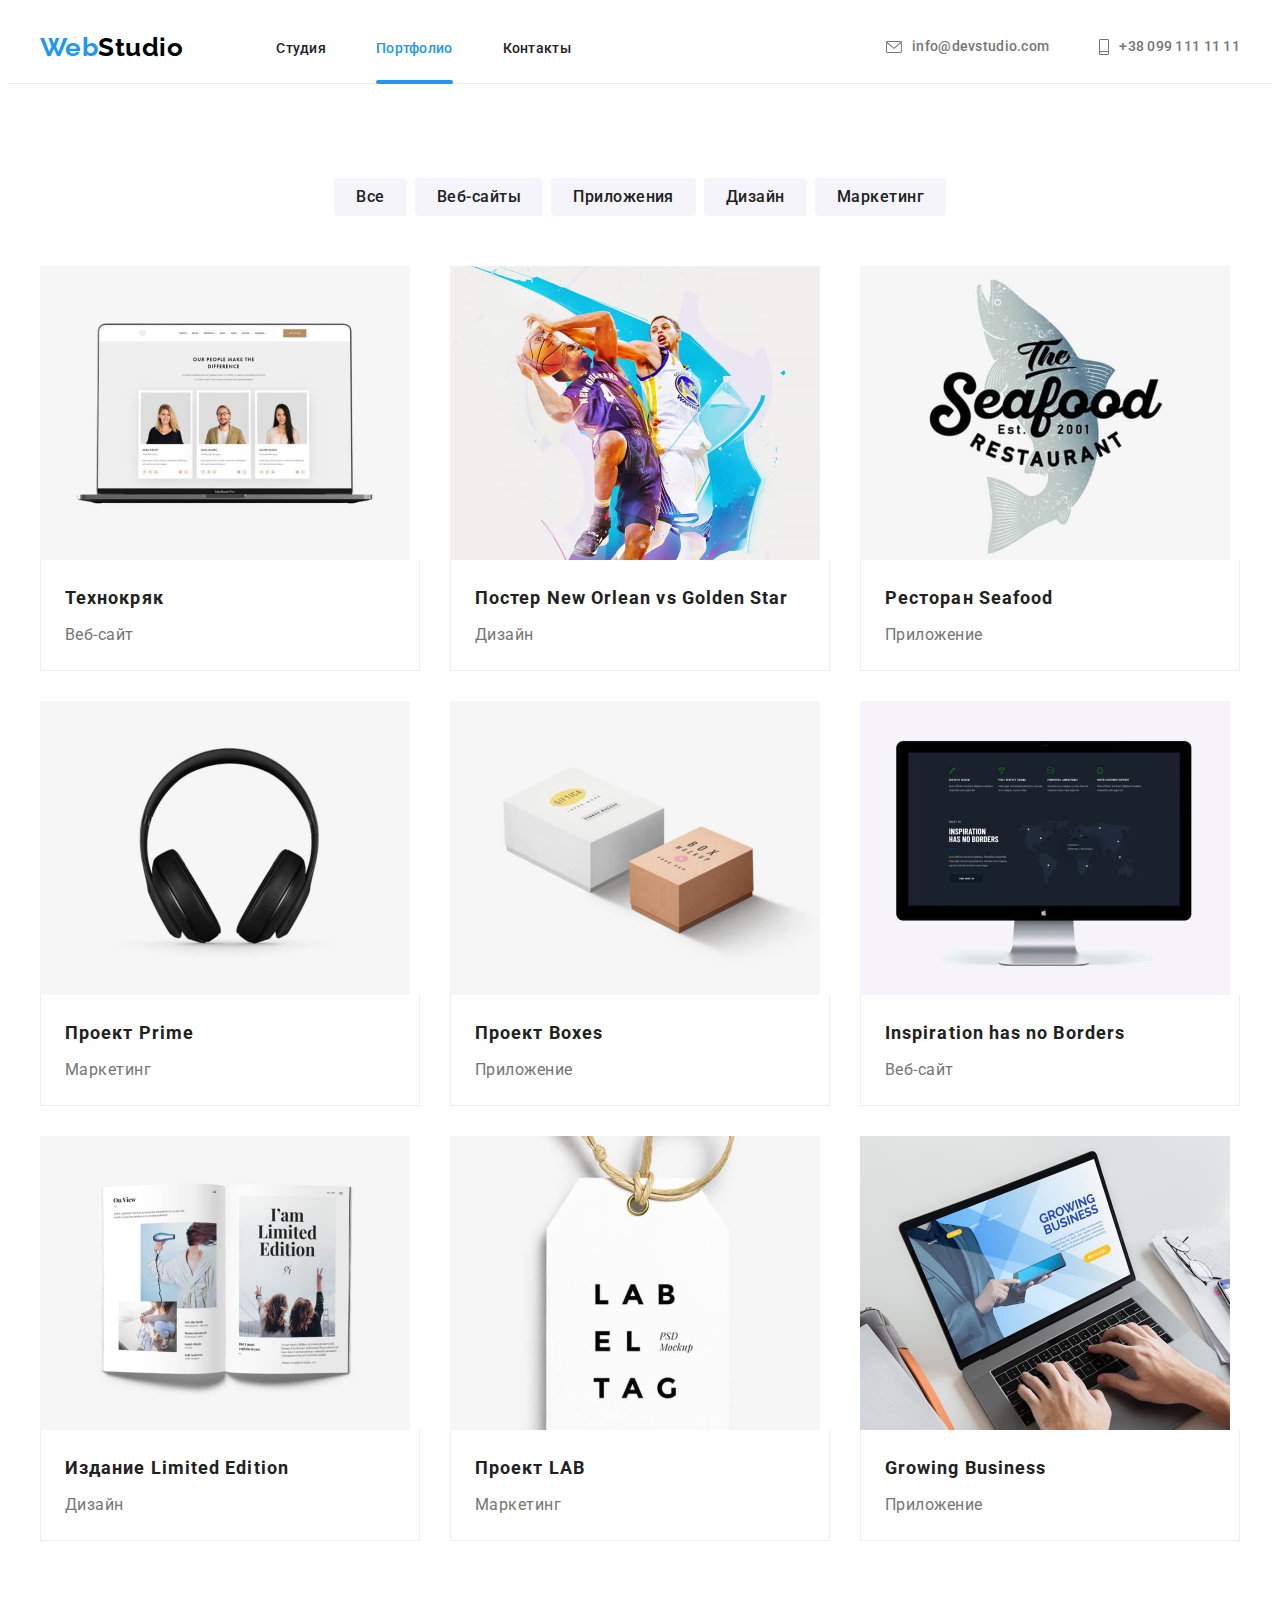
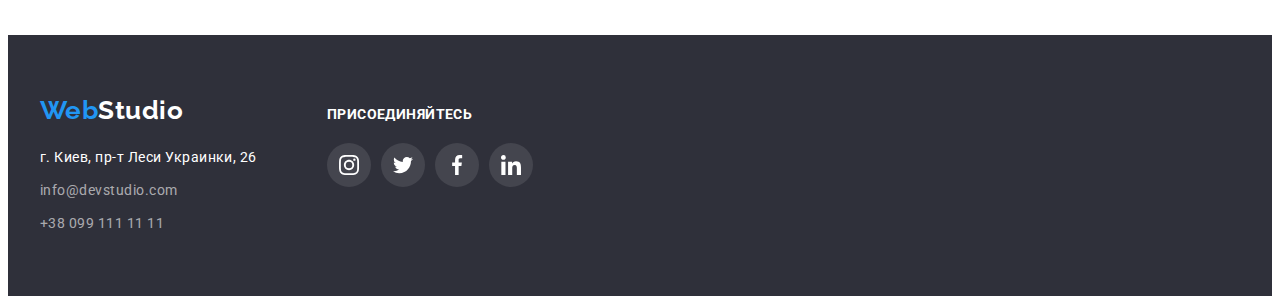
==== portfolio.html @ ed615f12 "02.08" ====
<!DOCTYPE html>

<html lang="ru">

<head>
    <meta charset="UTF-8">
    <meta http-equiv="X-UA-Compatible" content="IE=edge">
    <meta name="viewport" content="width=device-width, initial-scale=1.0">
    <title>Web Studia</title>
    <link rel="preconnect" href="https://fonts.googleapis.com">
    <link rel="preconnect" href="https://fonts.gstatic.com" crossorigin>
    <link href="https://fonts.googleapis.com/css2?family=Raleway:wght@700&family=Roboto:wght@400;500;700;900&display=swap"
        rel="stylesheet">
    <link rel="stylesheet" href="https://cdnjs.cloudflare.com/ajax/libs/modern-normalize/1.1.0/modern-normalize.min.css"
        integrity="sha512-wpPYUAdjBVSE4KJnH1VR1HeZfpl1ub8YT/NKx4PuQ5NmX2tKuGu6U/JRp5y+Y8XG2tV+wKQpNHVUX03MfMFn9Q=="
        crossorigin="anonymous" referrerpolicy="no-referrer" />
    <link rel="stylesheet" href="./css/styles.css">
</head>

<body>
    <header class="header">
        <div class="conteiner all-nav">
            <a href="./index.html" lang="en" class="link last-part"><span class="first-part">Web</span>Studio</a>
            <nav>
                <ul class="nav">
                    <li class="item">
                        <a href="./index.html" class="nav-item link">Студия</a>
                    </li>
                    <li class="item">
                        <a href="./portfolio.html" class="nav-item link current">Портфолио</a>
                    </li>
                    <li class="item">
                        <a href="" class="nav-item link">Контакты</a>
                    </li>
                </ul>
            </nav>
            <ul class="contacts">
                <li class="item">
                    <a href="mailto:info@devstudio.com" class="contact link"><svg class="icon envelope">
                            <use href="./images/symbol-defs.svg#icon-envelope"></use>
                        </svg>info@devstudio.com</a>
                </li>
                <li class="item">
                    <a href="tel:+380961111111" class="contact link"><svg class="icon smartphone">
                            <use href="./images/symbol-defs.svg#icon-smartphone"></use>
                        </svg>+38 099 111 11 11</a>
                </li>
            </ul>
        </div>
    </header>
    <main>
        <section class="bcg-portfolio">
            <div class="conteiner">
                <h1 class="visually-hidden">Портфолио</h1>
                <ul class="filter">
                    <li class="filter-item">
                        <button type="button" class="btn">Все</button>
                    </li>
                    <li class="filter-item">
                        <button type="button" class="btn">Веб-сайты</button>
                    </li>
                    <li class="filter-item">
                        <button type="button" class="btn">Приложения</button>
                    </li>
                    <li class="filter-item">
                        <button type="button" class="btn">Дизайн</button>
                    </li>
                    <li class="filter-item">
                        <button type="button" class="btn">Маркетинг</button>
                    </li>
                </ul>
                
                <ul class="portfolio">
                    <li class="portfolio-item">
                        <a href="" class="link">
                            <div class="thumb">
                                <img src="./images/portfolio/Технокряк.jpg" alt="Веб-сайт Технокряк" width="370" class="image">
                                <div class="portfolio-overlay">
                                    <p class="portfolio-text">Ресурс пропонує комплексні пропозиції з різним рівнем функціоналу та сервісів. Все це дозволить відвідувачу отримати
                                    вичерпні відомості про компанію чи приватну особу.</p>
                                </div>
                            </div>
                            <div class="conteiner-portfolio">
                                <h2 class="portfolio-title">Технокряк</h2>
                                <p class="portfolio-app">Веб-сайт</p>
                            </div>
                        </a>
                    </li>
                    <li class="portfolio-item">
                        <a href="" class="link">
                            <div class="thumb">
                            <img src="./images/portfolio/Постер_New_Orlean_vs_Golden_Star.jpg"
                                alt="Фото постера New Orlean vs Golden Star" width="370" class="image">
                            <div class="portfolio-overlay">
                                <p class="portfolio-text">Ресурс пропонує комплексні пропозиції з різним рівнем функціоналу та сервісів. Все це
                                    дозволить відвідувачу отримати
                                    вичерпні відомості про компанію чи приватну особу.</p>
                            </div>
                            </div>
                            <div class="conteiner-portfolio">
                                <h2 class="portfolio-title">Постер New Orlean vs Golden Star</h2>
                                <p class="portfolio-app">Дизайн</p>
                            </div>
                        </a>
                    </li>
                    <li class="portfolio-item">
                        <a href="" class="link">
                            <div class="thumb">
                                <img src="./images/portfolio/Ресторан_Seafood.jpg" alt="Фото приложения для ресторана Seafood" width="370" class="image">
                                <div class="portfolio-overlay">
                                    <p class="portfolio-text">Ресурс пропонує комплексні пропозиції з різним рівнем функціоналу та сервісів. Все це
                                        дозволить відвідувачу отримати
                                        вичерпні відомості про компанію чи приватну особу.</p>
                                </div>
                            </div>
                            <div class="conteiner-portfolio">
                                <h2 class="portfolio-title">Ресторан Seafood</h2>
                                <p class="portfolio-app">Приложение</p>
                            </div>
                       </a>
                    </li>
                    <li class="portfolio-item">
                        <a href="" class="link">
                            <div class="thumb">
                                <img src="./images/portfolio/Проект_Prime.jpg" alt="Проект Prime" width="370" class="image">
                                <div class="portfolio-overlay">
                                    <p class="portfolio-text">Ресурс пропонує комплексні пропозиції з різним рівнем функціоналу та сервісів. Все це
                                        дозволить відвідувачу отримати
                                        вичерпні відомості про компанію чи приватну особу.</p>
                                </div>
                            </div>
                            <div class="conteiner-portfolio">
                                <h2 class="portfolio-title">Проект Prime</h2>
                                <p class="portfolio-app">Маркетинг</p>
                            </div>
                        </a>
                    </li>
                    <li class="portfolio-item">
                        <a href="" class="link">
                            <div class="thumb">
                                <img src="./images/portfolio/Проект_Boxes.jpg" alt="Фото приложения Boxes" width="370" class="image">
                                <div class="portfolio-overlay">
                                    <p class="portfolio-text">Ресурс пропонує комплексні пропозиції з різним рівнем функціоналу та сервісів. Все це
                                        дозволить відвідувачу отримати
                                        вичерпні відомості про компанію чи приватну особу.</p>
                                </div>
                            </div>
                            <div class="conteiner-portfolio">
                                <h2 class="portfolio-title">Проект Boxes</h2>
                                <p class="portfolio-app">Приложение</p>
                            </div>
                        </a>
                    </li>
                    <li class="portfolio-item">
                        <a href="" class="link">
                           <div class="thumb">
                            <img src="./images/portfolio/Inspiration_has_no_Borders.jpg" alt="Фото сайта" width="370" class="image">
                            <div class="portfolio-overlay">
                                <p class="portfolio-text">Ресурс пропонує комплексні пропозиції з різним рівнем функціоналу та сервісів. Все це
                                    дозволить відвідувачу отримати
                                    вичерпні відомості про компанію чи приватну особу.</p>
                            </div>
                           </div>
                            <div class="conteiner-portfolio">
                                <h2 lang="en" class="portfolio-title">Inspiration has no Borders</h2>
                                <p class="portfolio-app">Веб-сайт</p>
                            </div>
                        </a>
                    </li>
                    <li class="portfolio-item">
                        <a href="" class="link">
                            <div class="thumb">
                                <img src="./images/portfolio/Издание_Limited_Edition.jpg" alt="Издание Limited Edition" width="370" class="image">
                                <div class="portfolio-overlay">
                                    <p class="portfolio-text">Ресурс пропонує комплексні пропозиції з різним рівнем функціоналу та сервісів. Все це
                                        дозволить відвідувачу отримати
                                        вичерпні відомості про компанію чи приватну особу.</p>
                                </div>
                            </div>
                            <div class="conteiner-portfolio">
                                <h2 class="portfolio-title">Издание Limited Edition</h2>
                                <p class="portfolio-app">Дизайн</p>
                            </div>
                        </a>
                    </li>
                    <li class="portfolio-item">
                        <a href="" class="link">
                            <div class="thumb">
                                <img src="./images/portfolio/Проект_LAB.jpg" alt="Проект LAB" width="370" class="image">
                                <div class="portfolio-overlay">
                                    <p class="portfolio-text">Ресурс пропонує комплексні пропозиції з різним рівнем функціоналу та сервісів. Все це
                                        дозволить відвідувачу отримати
                                        вичерпні відомості про компанію чи приватну особу.</p>
                                </div>
                            </div>
                            <div class="conteiner-portfolio">
                                <h2 class="portfolio-title">Проект LAB</h2>
                                <p class="portfolio-app">Маркетинг</p>
                            </div>
                        </a>
                    </li>
                    <li class="portfolio-item">
                        <a href="" class="link">
                            <div class="thumb">
                                <img src="./images/portfolio/Growing_Business.jpg" alt="Фото приложения Growing Business" width="370" class="image">
                                <div class="portfolio-overlay">
                                    <p class="portfolio-text">Ресурс пропонує комплексні пропозиції з різним рівнем функціоналу та сервісів. Все це
                                        дозволить відвідувачу отримати
                                        вичерпні відомості про компанію чи приватну особу.</p>
                                </div>
                            </div>
                            <div class="conteiner-portfolio">
                                <h2 lang="en" class="portfolio-title">Growing Business</h2>
                                <p class="portfolio-app">Приложение</p>
                            </div>
                        </a>
                    </li>
                </ul>
            </div>
        </section>
    </main>

    <footer class="footer">
        <div class="conteiner">
            <div class="footer-nav">
                <a href="./index.html" lang="en" class="link last-part"><span class="first-part">Web</span>Studio</a>
                <address>
                    <ul class="address">
                        <li class="address-item">
                            <a href="https://goo.gl/maps/CLY4v4J6FVpwr9v57" target="_blank" rel="noopener noreferrer"
                                class="link location">г. Киев, пр-т Леси Украинки, 26</a>
                        </li>
                        <li class="address-item">
                            <a href="mailto:info@devstudio.com" class="address-contacts link">info@devstudio.com</a>
                        </li>
                        <li class="address-item">
                            <a href="tel:+380961111111" class="address-contacts link">+38 099 111 11 11</a>
                        </li>
                    </ul>
                </address>
            </div>
            <div class="join">
                <h2 class="join-title">присоединяйтесь</h2>
                <ul class="footer-social-links">
                    <li class="footer-social-item">
                        <a href="https://www.instagram.com/" class="footer-social-link" target="_blank"
                            rel="noopener noreferrer">
                            <svg class="icon instagram">
                                <use href="./images/symbol-defs.svg#icon-instagram"></use>
                            </svg>
                        </a>
                    </li>
                    <li class="footer-social-item">
                        <a href="https://twitter.com/" class="footer-social-link" target="_blank" rel="noopener noreferrer">
                            <svg class="icon twitter">
                                <use href="./images/symbol-defs.svg#icon-twitter"></use>
                            </svg>
                        </a>
                    </li>
                    <li class="footer-social-item">
                        <a href="https://www.facebook.com/" class="footer-social-link" target="_blank"
                            rel="noopener noreferrer">
                            <svg class="icon facebook">
                                <use href="./images/symbol-defs.svg#icon-facebook"></use>
                            </svg>
                        </a>
                    </li>
                    <li class="footer-social-item">
                        <a href="https://www.linkedin.com/" class="footer-social-link" target="_blank"
                            rel="noopener noreferrer">
                            <svg class="icon linkedin">
                                <use href="./images/symbol-defs.svg#icon-linkedin"></use>
                            </svg>
                        </a>
                    </li>
                </ul>
            </div>
        </div>
    </footer>
</body>
</html>
---- css/styles.css ----
:root{
    --text-color:#757575;
    --tittle-color:#212121;
    --accent-color: #2196F3;
}
body{
    color: var(--text-color);
    font-family: 'Roboto', sans-serif;
    letter-spacing: 0.03em;
}

.header{
    background-color: #FFFFFF;
    border-bottom: 1px solid #ECECEC;
    padding-top: 24px;
    padding-bottom: 20px;
}
.link{
    text-decoration: none;
}

.conteiner{
    margin: 0 auto;
    width: 1200px;
    padding: 0 15px;
}

.first-part{
    color: var(--accent-color);
}

.last-part{
    color: #000000;
    font-family: 'Raleway';
    font-weight: 700;
    font-size: 26px;
    line-height: 1.19;
}

ul{
    list-style: none;
    margin: 0;
    padding: 0;
}

.conteiner.all-nav > a{
    margin-right: 93px;
}
.conteiner.all-nav{
    display: flex;
    align-items: center;
}
.nav{
    display: flex;
}

.nav .item:not(:last-child){
    margin-right: 50px;
}
.nav .nav-item{
    color: var(--tittle-color);
    font-weight: 500;
    font-size: 14px;
    line-height: 1.14;
    letter-spacing: 0.02em;
    transition: color 250ms cubic-bezier(0.4, 0, 0.2, 1);
}

.nav-item.current{
    color: var(--accent-color);
    position: relative;
}

.nav-item.current::after{
    content: '';
    display: block;
    position: absolute;
    bottom: -28px;
    width: 100%;
    height: 4px;
    border-radius: 2px;
    background-color: var(--accent-color);
}
.nav .nav-item:hover,
.nav .nav-item:focus{
    color: var(--accent-color);
}

.contacts{
    display: flex;
    margin-left: auto;
}

.icon{
    fill: #757575;
    transition: fill 250ms cubic-bezier(0.4, 0, 0.2, 1);
}
.icon.envelope{
    width: 16px;
    height: 12px;
    margin-right: 10px;
    transition: fill 250ms cubic-bezier(0.4, 0, 0.2, 1);
}
.icon.smartphone{
    width: 10px;
    height: 16px;
    margin-right: 10px;
    transition: fill 250ms cubic-bezier(0.4, 0, 0.2, 1);
}
.contacts .item:not(:last-child){
    margin-right: 50px;
}
.contacts .contact{
    color: var(--text-color);
    font-weight: 500;
    font-size: 14px;
    line-height: 1.14;
    letter-spacing: 0.02em;
    transition: color 250ms cubic-bezier(0.4, 0, 0.2, 1);
}

.item .contact.link{
    display: flex;
    align-items: center;
}

.contact:hover,
.contact:focus{
    color: var(--accent-color);
}

.contact:hover .icon.envelope,
.contact:focus .icon.envelope,
.contact:hover .icon.smartphone,
.contacts .contact:focus .icon.smartphone{
    fill: var(--accent-color);
}

.hero{
    background-color: #2F303A;
    text-align: center;
    padding-top: 200px;
    padding-bottom: 200px;
    background-image: linear-gradient(to right, rgba(47, 48, 58, 0.4),
        rgba(47, 48, 58, 0.4)), url(../images/hero/hero.jpg);
    background-repeat: no-repeat;
    background-size: cover;
    height: 600px;
    max-width: 1600px;
    margin-left: auto;
    margin-right: auto;
}
.hero-title{
    width: 696px;
    height: 120px;
    margin: 0 auto 30px;
    color: #FFFFFF;
    font-weight: 900;
    font-size: 44px;
    line-height: 1.36;
    letter-spacing: 0.06em;
    text-transform: uppercase;
}

.button{
    display: inline-block;
    margin: 0 auto;
    padding: 10px 32px;
    border-radius: 4px;
    border: none;
    color: #FFFFFF;
    background-color: #2196F3;
    font-family: inherit;
    font-weight: 700;
    font-size: 16px;
    line-height: 1.88;
    letter-spacing: 0.06em;
    cursor: pointer;
    transition: background-color 250ms cubic-bezier(0.4, 0, 0.2, 1);
}

.button:hover,
.button:focus {
background-color: #188CE8;
}

/* Модалка */

.backdrop{
    position: fixed;
    z-index: 999;
    top: 0;
    left: 0;
    width: 100%;
    height: 100%;
    background-color: rgba(0, 0, 0, 0.2);
    opacity: 1;
    transition: opacity 500ms cubic-bezier(0.4, 0, 0.2, 1),
        visibility 500ms cubic-bezier(0.4, 0, 0.2, 1);
}

.backdrop.is-hidden{
    visibility: hidden;
    opacity: 0;
    pointer-events: none;
}

.backdrop.is-hidden .modal{
    transform: translate(-50%, -50%) scale(0.5);
}
.form{
    display: flex;
    flex-direction: column;
    text-align: left;
}

.modal{
    position: absolute;
    top: 50%;
    left: 50%;
    transform: translate(-50%, -50%) scale(1);
    transition: transform 500ms cubic-bezier(0.4, 0, 0.2, 1);

    width: 528px;
    height: 581px;
    box-shadow: 0px 1px 3px rgba(0, 0, 0, 0.12), 0px 1px 1px rgba(0, 0, 0, 0.14), 0px 2px 1px rgba(0, 0, 0, 0.2);
    border-radius: 4px;

    background-color:#FFFFFF;
}

.conteiner-modal{
    padding: 40px;
}
.modal-title{
    font-size: 20px;
    text-align: center;
    color: #212121;
    margin-top: 0;
    margin-bottom: 12px;
}

.label{
    font-size: 12px;
    line-height: 1.17;
    letter-spacing: 0.01em;
    color: #757575;
    margin-bottom: 4px;
}

textarea {
    padding: 12px 16px;
    resize: none;
    max-height: 120px;
}

textarea::placeholder{
    font-family: 'Roboto';
    font-size: 12px;
    line-height: 1.17;
    letter-spacing: 0.01em;
    color: rgba(117, 117, 117, 0.5);
}
.field{
    border: 1px solid rgba(33, 33, 33, 0.2);
    border-radius: 4px;
    padding-top: 12px;
    padding-bottom: 12px;
    padding-left: 42px;
    margin-bottom: 10px;

    transition: border 250ms cubic-bezier(0.4, 0, 0.2, 1);
}

.field:hover,
.field:focus {
    border: 1px solid #2196F3
}
.checkbox{
    margin-top: 20px;
    text-align: center;
}

.checkbox-agreement{
    font-size: 14px;
    line-height: 24px;
}
.checkbox-link{
    color: #2196F3;
}

.form-button{
    display: inline-block;
    padding-top: 10px;
    padding-right: 52px;
    padding-bottom: 10px;
    padding-left: 52px;
    margin-top: 30px;
    background-color: #188CE8;
    border: none;
    box-shadow: 0px 4px 4px rgba(0, 0, 0, 0.15);
    border-radius: 4px;
    font-weight: 700;
    line-height: 1.88;
    letter-spacing: 0.06em;
    color: #FFFFFF;
}

.close-modal-button{
    display: flex;
    justify-content: center;
    align-items: center;
    position: absolute;
    top: 0;
    right: 0;
    margin-top: 8px;
    margin-right: 8px;
    padding:0;

    width: 30px;
    height: 30px;

    border-radius: 50%;

    background: #FFFFFF;
    border: 1px solid rgba(0, 0, 0, 0.1);
}

.icon-close-black{
    width: 11px;
    height: 11px;
    transition: fill 250ms cubic-bezier(0.4, 0, 0.2, 1);
}

.icon-close-black:hover,
.icon-close-black:focus{
    fill: var(--accent-color);
    cursor: pointer;
}

.main-feature{
    padding-top: 94px;
    padding-bottom: 94px;
}

.visually-hidden{
    position: absolute;
    width: 1px;
    height: 1px;
    margin: -1px;
    border: 0;
    padding: 0;
    white-space: nowrap;
    clip-path: inset(100%);
    clip: rect(0 0 0 0);
    overflow: hidden;
}

.feature{
    display: flex;
}

.feature .feaure-item:not(:last-child){
    margin-right: 30px;
}

.icon-space{
    display: flex;
    width: 270px;
    height: 120px;
    align-items: center;
    justify-content: center;
    background-color: #F5F4FA;
    border-radius: 4px;
    text-align: center;
    margin-bottom: 30px;
}

.feature-icon{
    width: 70px;
    height: 70px;
}
.feature .feature-title{
    margin-top: 0;
    margin-bottom: 10px;
    color: var(--tittle-color);
    font-size: 14px;
    line-height: 1.14;
    text-transform: uppercase;
}

.feature .feature-text{
    margin: 0;
    font-size: 14px;
    line-height: 1.71;
}

.secondary-title {
    margin: 0 0 50px 0;
    color: var(--tittle-color);
    font-size: 36px;
    line-height: 1.17;
    text-align: center;
}

.pictures{
    padding-bottom: 94px;
}

.images{
    display: flex;
}

.wrapper-image{
    position: relative;
}
.image{
    display: block;
    z-index: 1;
}

.images .images-item:not(:last-child){
    margin-right: 30px;
}

.images-text{
    position: absolute;
    bottom: 0;
    z-index: 2;
    width: 370px;
    font-weight: 700;
    font-size: 14px;
    line-height: 1.14;
    text-align: center;
    letter-spacing: 0.03em;
    text-transform: uppercase;
    color: #FFFFFF;
    background: rgba(47, 48, 58, 0.8);
    padding-top: 27px;
    padding-bottom: 27px;
    margin: 0;
}
.section{
    padding-top: 94px;
    padding-bottom: 94px;
}
.second-bcg{
    background-color:#F5F4FA;
}

.team{
    display: flex;
    justify-content: space-between;
}
.team-member{
    background-color: #FFFFFF;
    box-shadow: 0px 1px 3px rgba(0, 0, 0, 0.12), 0px 1px 1px rgba(0, 0, 0, 0.14), 0px 2px 1px rgba(0, 0, 0, 0.2);
}

.conteiner-team{
    padding-top: 30px;
    padding-bottom: 30px;
}
.team .team-name{
    margin-top: 0;
    margin-bottom: 10px;
    color: var(--tittle-color);
    font-weight: 500;
    font-size: 16px;
    line-height: 1.19;
    text-align: center;
}

.team .team-position{
    margin-top: 0;
    margin-bottom: 16px;
    line-height: 1.19;
    text-align: center;
}

.social-links{
    display: flex;
    flex-direction: row;
    justify-content: center;
}

.social-link{
    display: inline-flex;
    align-items: center;
    justify-content: center;
    width: 44px;
    height: 44px;
    border-radius: 50%;
    transition: background-color 250ms cubic-bezier(0.4, 0, 0.2, 1);
}

.social-link:hover,
.social-link:focus{
    background-color: var(--accent-color);
}

.social-link:hover .icon,
.social-link:focus .icon {
    fill: #FFFFFF;
}

.social-links .social-item:not(:last-child){
    margin-right: 10px;
}
.social-link .icon{
    fill: #AFB1B8;
    width: 20px;
    height: 20px;
}

.regular-customers{
    padding-top: 94px;
    padding-bottom: 94px;
}

.clients{
    display: flex;
    justify-content: space-between;
}


.company{
    display: block;
    border: 1px solid #AFB1B8;
    border-radius: 4px;
    padding: 13px 32px;
    transition: border 250ms cubic-bezier(0.4, 0, 0.2, 1);
}

.company:hover,
.company:focus{
    border: 1px solid var(--accent-color);
}
.company:hover .icon,
.company:focus .icon {
    fill: var(--accent-color);
}
.client .icon{
    fill: #AFB1B8;
    width: 106px;
    height: 60px;
}

.footer {
    background-color: #2F303A;
    padding-top: 60px;
    padding-bottom: 60px;
}

.footer .conteiner{
    display: flex;
    align-items: baseline;
}

.footer .link.last-part{
    display: block;
    margin-bottom: 20px;
}
.address .location {
    color: #FFFFFF;
    font-style: normal;
    font-size: 14px;
    line-height: 1.71;
    transition: color 250ms cubic-bezier(0.4, 0, 0.2, 1);
}

.address .address-item:not(:last-child){
    margin: 0 0 9px 0;
}
.address .address-contacts{
    color: rgba(255, 255, 255, 0.6);
    font-style: normal;
    font-size: 14px;
    line-height: 1.71;
    transition: color 250ms cubic-bezier(0.4, 0, 0.2, 1);
}
.address .location:hover,
.address .location:focus,
.address .address-contacts:hover,
.address .address-contacts:focus {
    color: var(--accent-color);
}
.footer .last-part{
    color: #FFFFFF;
}

.join {
    margin-left: 70px;
}
.join-title{
    margin-top: 0;
    margin-bottom: 20px;
    font-size: 14px;
    line-height: 1.14;
    letter-spacing: 0.03em;
    text-transform: uppercase;
    color: #FFFFFF;
}
.footer-social-links {
    display: flex;
    flex-direction: row;
}

.footer-social-item:not(:last-child){
    margin-right: 10px;
}
.footer-social-link {
    display: inline-flex;
    align-items: center;
    justify-content: center;
    width: 44px;
    height: 44px;
    border-radius: 50%;
    background-color: rgba(255, 255, 255, 0.1);
    transition: background-color 250ms cubic-bezier(0.4, 0, 0.2, 1);
}

.footer-social-link:hover,
.footer-social-link:focus {
    background-color: var(--accent-color);
}

.footer-social-link:hover .icon,
.footer-social-link:focus .icon {
    fill: #FFFFFF;
}


.footer-social-link .icon {
    fill: #FFFFFF;
    width: 20px;
    height: 20px;
}

/* Страница Портфолио */

.bcg-portfolio{
    padding-top: 94px;
    padding-bottom: 94px;
}
.filter .btn{
    display: inline-block;
    min-width: 73px;
    min-height: 38px;
    padding: 6px 22px;
    border-radius: 4px;
    background-color: #F5F4FA;
    border: none;
    color: var(--tittle-color);
    font-family: inherit;
    font-weight: 500;
    font-size: 16px;
    line-height: 1.62;
    letter-spacing: 0.03em;
    cursor: pointer;
    transition: color 250ms cubic-bezier(0.4, 0, 0.2, 1),
        background-color 250ms cubic-bezier(0.4, 0, 0.2, 1),
        box-shadow 250ms cubic-bezier(0.4, 0, 0.2, 1);
}

.filter .btn:hover,
.filter .btn:focus{
    color: #FFFFFF;
    background-color: var(--accent-color);
    box-shadow: 0px 3px 1px rgba(0, 0, 0, 0.1), 0px 1px 2px rgba(0, 0, 0, 0.08), 0px 2px 2px rgba(0, 0, 0, 0.12);   
}

.filter{
    margin-bottom: 50px;
    display: flex;
    justify-content: center;
}

.filter .filter-item:not(:last-child){
    margin-right: 8px;
}

.conteiner-portfolio{
    padding-top: 20px;
    padding-right: 24px;
    padding-bottom: 20px;
    padding-left: 24px;
    border-right: 1px solid #EEEEEE;
    border-bottom: 1px solid #EEEEEE;
    border-left: 1px solid #EEEEEE;
}
.portfolio{
    display: flex;
    flex-wrap: wrap;
    gap: 30px;
}

.portfolio-item .link{
    display: block;
    transition: box-shadow 250ms cubic-bezier(0.4, 0, 0.2, 1);
}
.portfolio-item .link:hover,
.portfolio-item .link:focus{
    box-shadow: 0px 1px 1px rgba(0, 0, 0, 0.12), 0px 4px 4px rgba(0, 0, 0, 0.06), 1px 4px 6px rgba(0, 0, 0, 0.16);

}
.portfolio .portfolio-item{
    background-color: #FFFFFF;
    width: calc((100% - 60px) / 3);
}

.portfolio-item .link:hover .portfolio-overlay,
.portfolio-item .link:focus .portfolio-overlay{
    transform: translateY(-100%);
    opacity: 1;
}
.thumb{
    position: relative;
    overflow: hidden;
}
.portfolio-overlay{
    position: absolute;
    background-color: rgba(33, 150, 243, 0.9);
    opacity: 0;
    transition: transform 250ms cubic-bezier(0.4, 0, 0.2, 1), 
        opacity 250ms cubic-bezier(0.4, 0, 0.2, 1)
}


.portfolio-text{
    margin: 0;
    padding: 63px 24px;
    font-size: 18px;
    line-height: 1.56;
    letter-spacing: 0.03em;
    color: #FFFFFF;
}
.portfolio .portfolio-title{
    margin-top: 0;
    margin-bottom: 4px;
    color: var(--tittle-color);
    font-size: 18px;
    line-height: 2;
    letter-spacing: 0.06em;
}

.portfolio .portfolio-app{ 
    margin-top: 0;
    margin-bottom: 0;
    color: var(--text-color);
    line-height: 1.88;
}
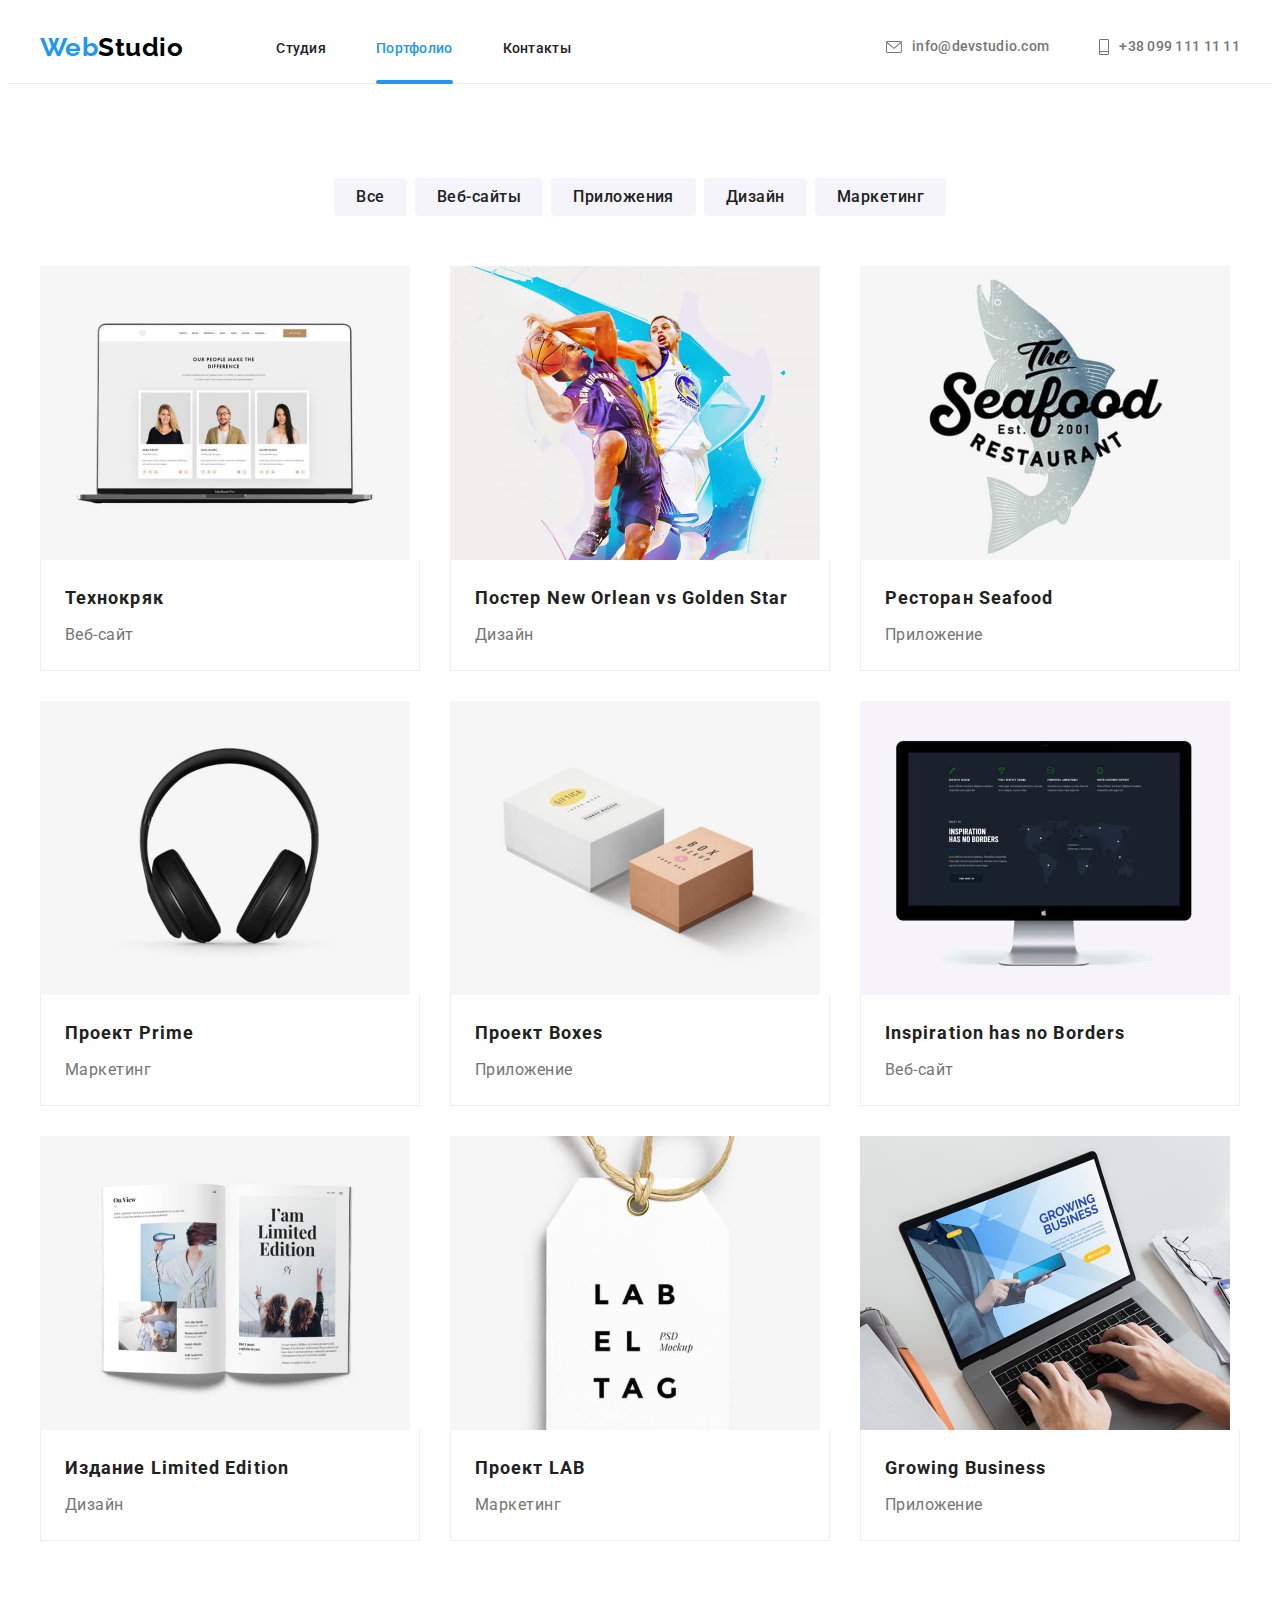
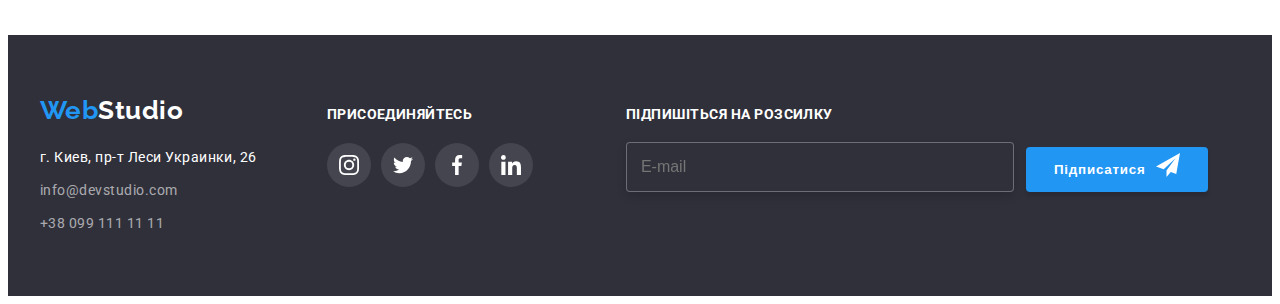
==== commit fbf6878a: "footer" ====
--- a/portfolio.html
+++ b/portfolio.html
@@ -275,6 +275,20 @@
                     </li>
                 </ul>
             </div>
+            <div class="sign-up-conteiner">
+                <form name="sign-up" class="sign-up">
+                    <div class="sign-up-form">
+                        <label for="footer-mail" class="sign-up-label">Підпишіться на розсилку</label>
+                        <input type="email" name="footer-mail" id="footer-mail" placeholder="E-mail" class="sign-up-field">
+                    </div>
+                    <div class="footer-button">
+                        <button type="submit" class="sign-up-button">Підписатися</button>
+                        <svg class="icon-send">
+                            <use href="./images/symbol-defs.svg#icon-send"></use>
+                        </svg>
+                    </div>
+                </form>
+            </div>
         </div>
     </footer>
 </body>
--- a/css/styles.css
+++ b/css/styles.css
@@ -245,7 +245,7 @@
     line-height: 1.17;
     letter-spacing: 0.01em;
     color: #757575;
-    margin-bottom: 4px;
+    margin-bottom: 5px;
 }
 
 textarea {
@@ -262,6 +262,7 @@
     color: rgba(117, 117, 117, 0.5);
 }
 .field{
+    font-size: 14px;
     border: 1px solid rgba(33, 33, 33, 0.2);
     border-radius: 4px;
     padding-top: 12px;
@@ -274,8 +275,17 @@
 
 .field:hover,
 .field:focus {
-    border: 1px solid #2196F3
-}
+    border: 1px solid #2196F3;
+}
+
+.user-name{
+    display: flex;
+    flex-direction: column;
+}
+.user-name:focus-within > .label{
+    color: #188CE8;
+}
+
 .checkbox{
     margin-top: 20px;
     text-align: center;
@@ -637,6 +647,66 @@
     height: 20px;
 }
 
+.sign-up-conteiner{
+    margin-left: 93px;
+}
+.sign-up{
+    display: inline-flex;
+}
+.sign-up-form{
+    display: flex;
+    flex-direction: column;
+}
+.sign-up-label{
+    margin-bottom: 20px;
+    font-weight: 700;
+    font-size: 14px;
+    text-transform: uppercase;
+    color: #FFFFFF;
+}
+
+.sign-up-field{
+    padding: 14px;
+    width: 358px;
+    background-color: #2F303A;
+    border: 1px solid rgba(255, 255, 255, 0.3);
+        filter: drop-shadow(0px 4px 4px rgba(0, 0, 0, 0.15));
+        border-radius: 4px;
+    font-style: normal;
+    font-weight: 400;
+    font-size: 16px;
+    line-height: 1.25;
+    color: rgba(255, 255, 255, 0.6);
+}
+
+.footer-button{
+    position: relative;
+    display: flex;
+    align-items: flex-end;
+}
+
+.sign-up-button{
+    margin-left: 12px;
+    padding: 10px 62px 10px 28px;
+    box-shadow: 0px 4px 4px rgba(0, 0, 0, 0.15);
+    border-radius: 4px;
+    border: none;
+
+    background-color: var(--accent-color);
+    font-weight: 700;
+    line-height: 1.88;
+    letter-spacing: 0.06em;
+    color: #FFFFFF;
+}
+
+.icon-send{
+    position: absolute;
+    top: 55%;
+    right: 28px;
+    
+    width: 24px;
+    height: 24px;
+}
 /* Страница Портфолио */
 
 .bcg-portfolio{
